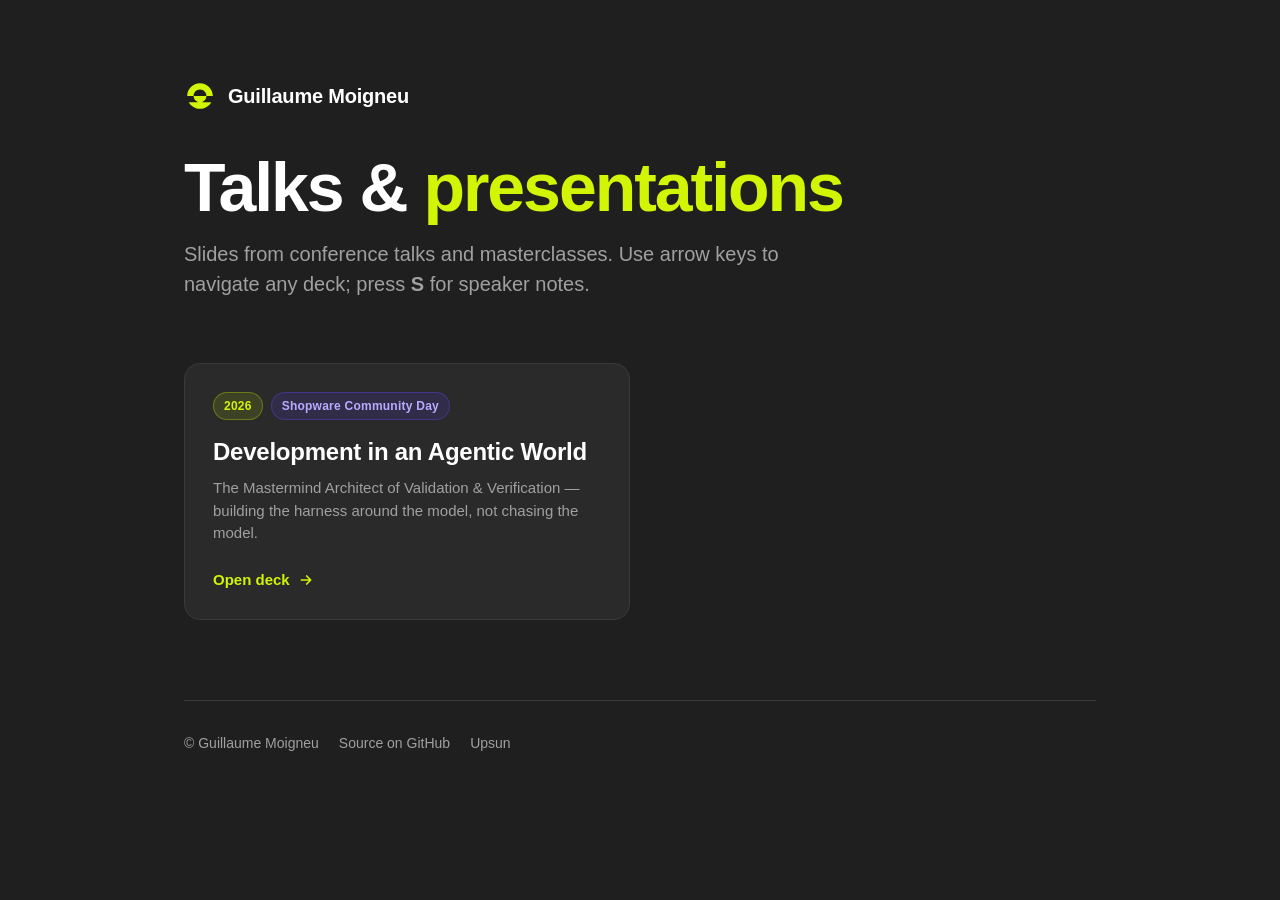
==== index.html @ ca32b0ed "feat: talks site with SCD masterclass deck Landing page (Upsun-branded) linking to self-contained re" ====
<!doctype html>
<html lang="en">
<head>
  <meta charset="utf-8" />
  <meta name="viewport" content="width=device-width, initial-scale=1.0" />
  <title>Talks · Guillaume Moigneu</title>
  <meta name="description" content="Public talks and presentations by Guillaume Moigneu." />
  <style>
    :root {
      --bg: #1F1F1F;
      --surface: #2A2A2A;
      --text: #FFFFFF;
      --muted: #A0A0A0;
      --lime: #D2F405;
      --purple: #6046FF;
      --border: #3A3A3A;
    }
    * { box-sizing: border-box; }
    html, body { margin: 0; padding: 0; }
    body {
      background: var(--bg);
      color: var(--text);
      font-family: -apple-system, BlinkMacSystemFont, "Segoe UI", Roboto, Helvetica, Arial, sans-serif;
      line-height: 1.5;
      -webkit-font-smoothing: antialiased;
    }
    .wrap { max-width: 960px; margin: 0 auto; padding: 80px 24px 96px; }
    header { margin-bottom: 64px; }
    .mark { display: flex; align-items: center; gap: 12px; margin-bottom: 40px; }
    .mark svg { width: 32px; height: 32px; }
    .mark span { font-weight: 700; font-size: 20px; letter-spacing: -0.01em; }
    h1 { font-size: clamp(40px, 7vw, 68px); line-height: 1.05; letter-spacing: -0.03em; margin: 0 0 16px; }
    h1 .accent { color: var(--lime); }
    .lead { font-size: 20px; color: var(--muted); max-width: 54ch; margin: 0; }

    .grid { display: grid; grid-template-columns: repeat(auto-fill, minmax(320px, 1fr)); gap: 20px; }
    .card {
      display: flex; flex-direction: column;
      background: var(--surface);
      border: 1px solid var(--border);
      border-radius: 16px;
      padding: 28px;
      text-decoration: none;
      color: inherit;
      transition: border-color .15s ease, transform .15s ease;
    }
    .card:hover { border-color: var(--purple); transform: translateY(-2px); }
    .card .meta { display: flex; gap: 8px; flex-wrap: wrap; margin-bottom: 18px; }
    .tag {
      font-size: 12px; font-weight: 600; letter-spacing: 0.02em;
      padding: 4px 10px; border-radius: 999px;
      background: rgba(96,70,255,0.15); color: #B7ABFF; border: 1px solid rgba(96,70,255,0.35);
    }
    .tag.date { background: rgba(210,244,5,0.12); color: var(--lime); border-color: rgba(210,244,5,0.3); }
    .card h2 { font-size: 24px; line-height: 1.2; letter-spacing: -0.01em; margin: 0 0 10px; }
    .card p { color: var(--muted); margin: 0 0 24px; font-size: 15px; }
    .card .go { margin-top: auto; display: inline-flex; align-items: center; gap: 8px; color: var(--lime); font-weight: 600; font-size: 15px; }
    .card .go svg { width: 16px; height: 16px; }

    footer { margin-top: 80px; padding-top: 32px; border-top: 1px solid var(--border); color: var(--muted); font-size: 14px; display: flex; gap: 20px; flex-wrap: wrap; }
    footer a { color: var(--muted); text-decoration: none; }
    footer a:hover { color: var(--lime); }
  </style>
</head>
<body>
  <div class="wrap">
    <header>
      <div class="mark">
        <svg viewBox="0 0 50 50" fill="var(--lime)" xmlns="http://www.w3.org/2000/svg" aria-hidden="true"><path d="M24.9954 5C13.9556 5 5 13.9505 5 25.0046H14.9954C15.0185 19.4753 19.4963 15.0046 25.0092 15.0046C30.5222 15.0046 35.0046 19.4845 35.0046 25.0046H45C44.9954 13.9598 36.049 5 24.9954 5Z"/><path d="M35.0416 25.0046H15.0555C15.0555 29.332 17.8096 33.0259 21.659 34.4082V34.5793H7.5C10.8872 40.7883 17.4815 45 25.0601 45C32.6386 45 39.219 40.7883 42.6202 34.5793H28.4381V34.4082C32.2921 33.0167 35.0416 29.332 35.0416 25.0046Z"/></svg>
        <span>Guillaume Moigneu</span>
      </div>
      <h1>Talks &amp; <span class="accent">presentations</span></h1>
      <p class="lead">Slides from conference talks and masterclasses. Use arrow keys to navigate any deck; press <strong>S</strong> for speaker notes.</p>
    </header>

    <main class="grid">
      <a class="card" href="2026-scd-masterclass/">
        <div class="meta">
          <span class="tag date">2026</span>
          <span class="tag">Shopware Community Day</span>
        </div>
        <h2>Development in an Agentic World</h2>
        <p>The Mastermind Architect of Validation &amp; Verification — building the harness around the model, not chasing the model.</p>
        <span class="go">Open deck
          <svg viewBox="0 0 24 24" fill="none" stroke="currentColor" stroke-width="2.5" stroke-linecap="round" stroke-linejoin="round"><path d="M5 12h14M13 6l6 6-6 6"/></svg>
        </span>
      </a>
    </main>

    <footer>
      <span>© Guillaume Moigneu</span>
      <a href="https://github.com/gmoigneu/talks">Source on GitHub</a>
      <a href="https://upsun.com">Upsun</a>
    </footer>
  </div>
</body>
</html>
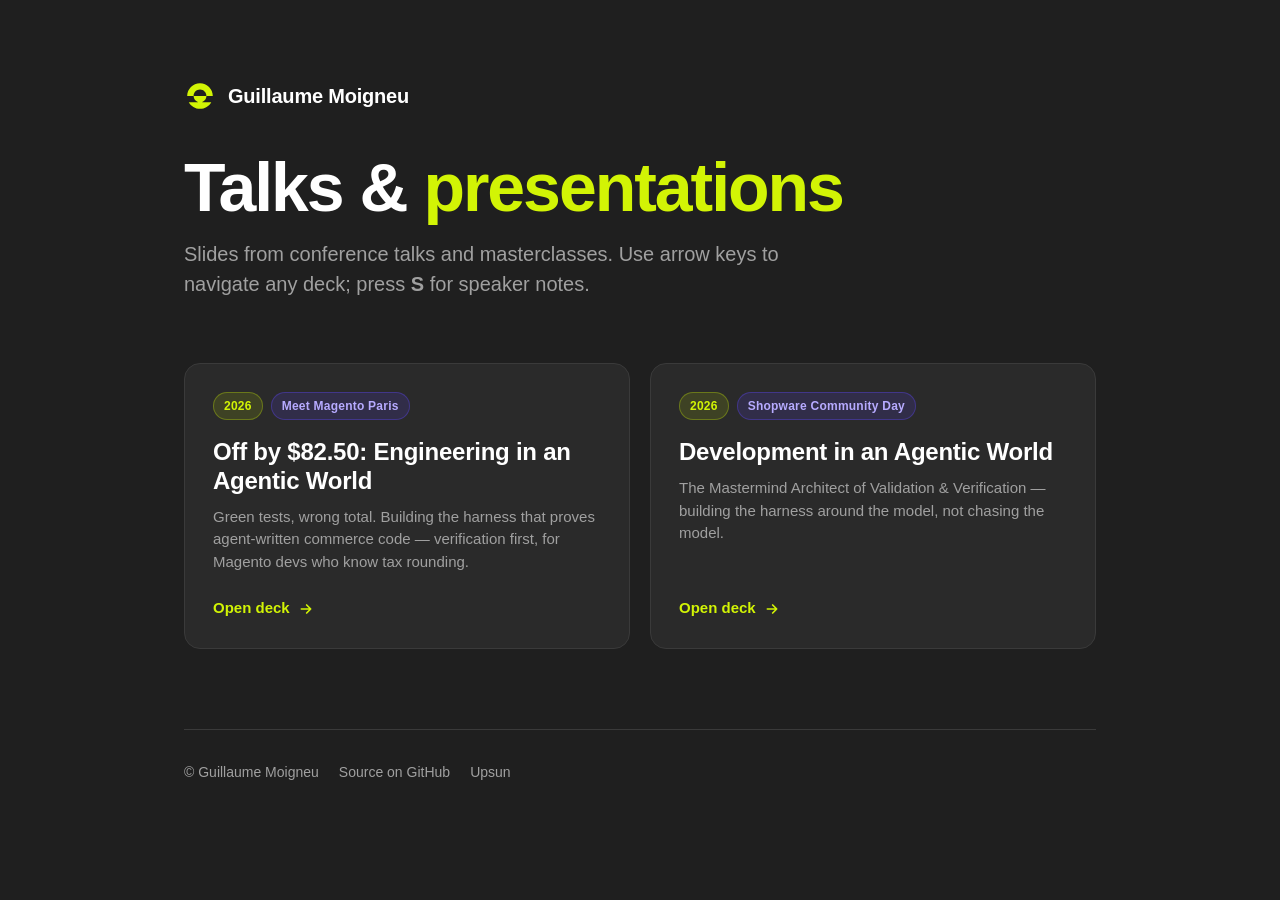
==== commit 89c14c94: "feat: add Meet Magento Paris 2026 deck "Off by \$82.50" Add the agentic-engineering talk for Meet Ma" ====
--- a/index.html
+++ b/index.html
@@ -74,6 +74,17 @@
     </header>
 
     <main class="grid">
+      <a class="card" href="2026-meetmagento-paris/">
+        <div class="meta">
+          <span class="tag date">2026</span>
+          <span class="tag">Meet Magento Paris</span>
+        </div>
+        <h2>Off by $82.50: Engineering in an Agentic World</h2>
+        <p>Green tests, wrong total. Building the harness that proves agent-written commerce code — verification first, for Magento devs who know tax rounding.</p>
+        <span class="go">Open deck
+          <svg viewBox="0 0 24 24" fill="none" stroke="currentColor" stroke-width="2.5" stroke-linecap="round" stroke-linejoin="round"><path d="M5 12h14M13 6l6 6-6 6"/></svg>
+        </span>
+      </a>
       <a class="card" href="2026-scd-masterclass/">
         <div class="meta">
           <span class="tag date">2026</span>
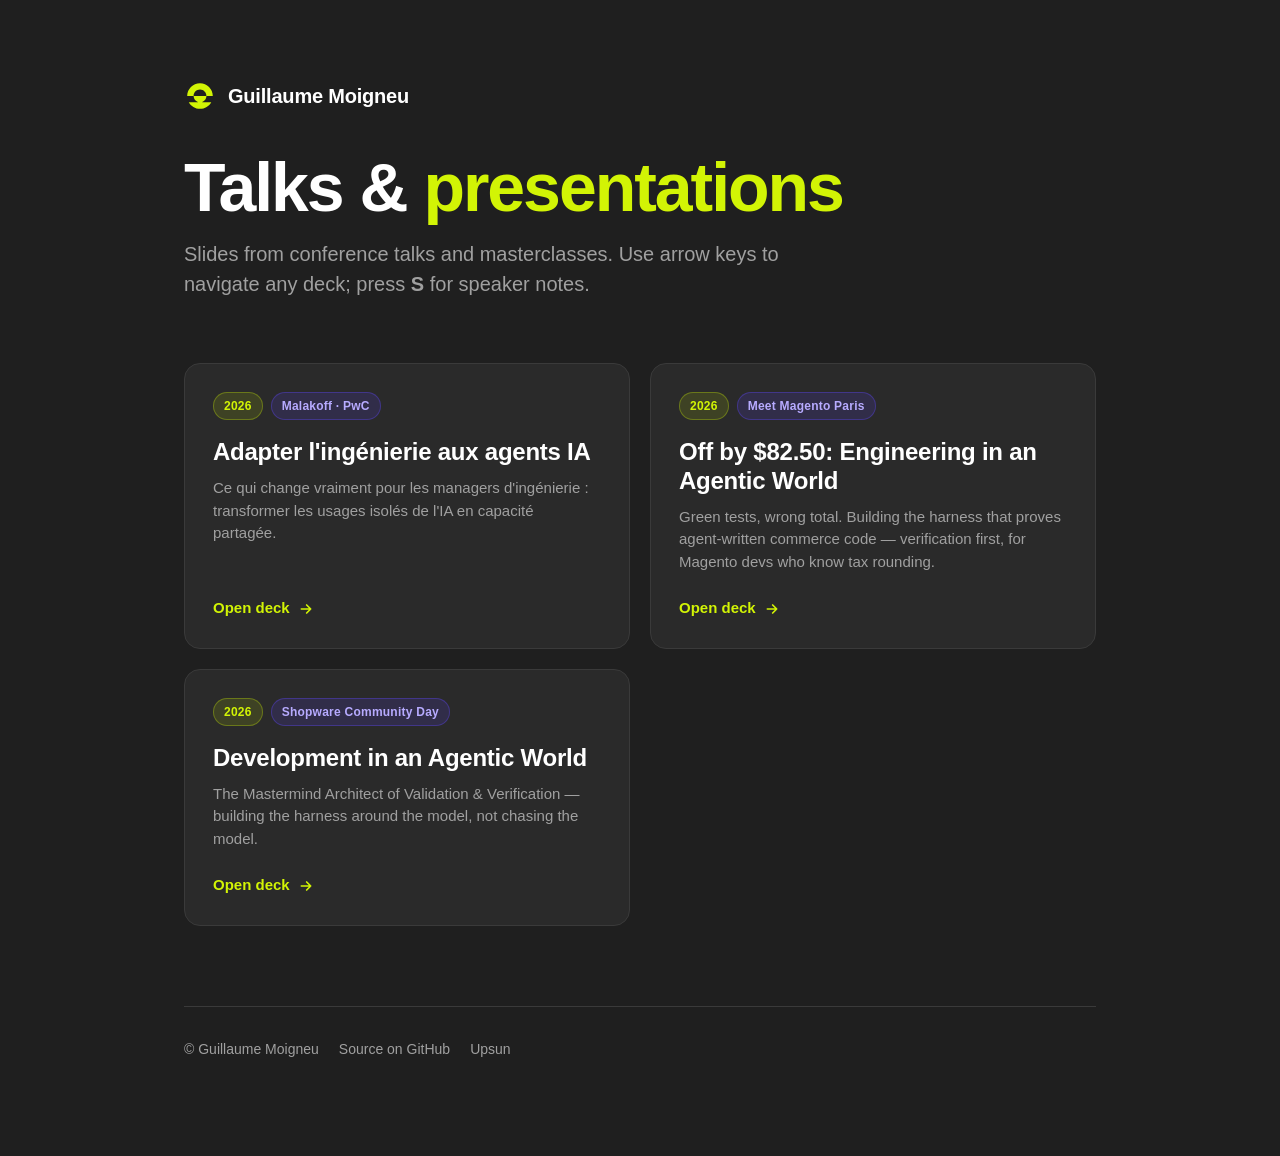
==== commit 5400c1e9: "Add Malakoff PwC 2026 talk" ====
--- a/index.html
+++ b/index.html
@@ -74,6 +74,17 @@
     </header>
 
     <main class="grid">
+      <a class="card" href="2026-malakoff-pwc/">
+        <div class="meta">
+          <span class="tag date">2026</span>
+          <span class="tag">Malakoff &middot; PwC</span>
+        </div>
+        <h2>Adapter l'ing&eacute;nierie aux agents IA</h2>
+        <p>Ce qui change vraiment pour les managers d'ing&eacute;nierie : transformer les usages isol&eacute;s de l'IA en capacit&eacute; partag&eacute;e.</p>
+        <span class="go">Open deck
+          <svg viewBox="0 0 24 24" fill="none" stroke="currentColor" stroke-width="2.5" stroke-linecap="round" stroke-linejoin="round"><path d="M5 12h14M13 6l6 6-6 6"/></svg>
+        </span>
+      </a>
       <a class="card" href="2026-meetmagento-paris/">
         <div class="meta">
           <span class="tag date">2026</span>
